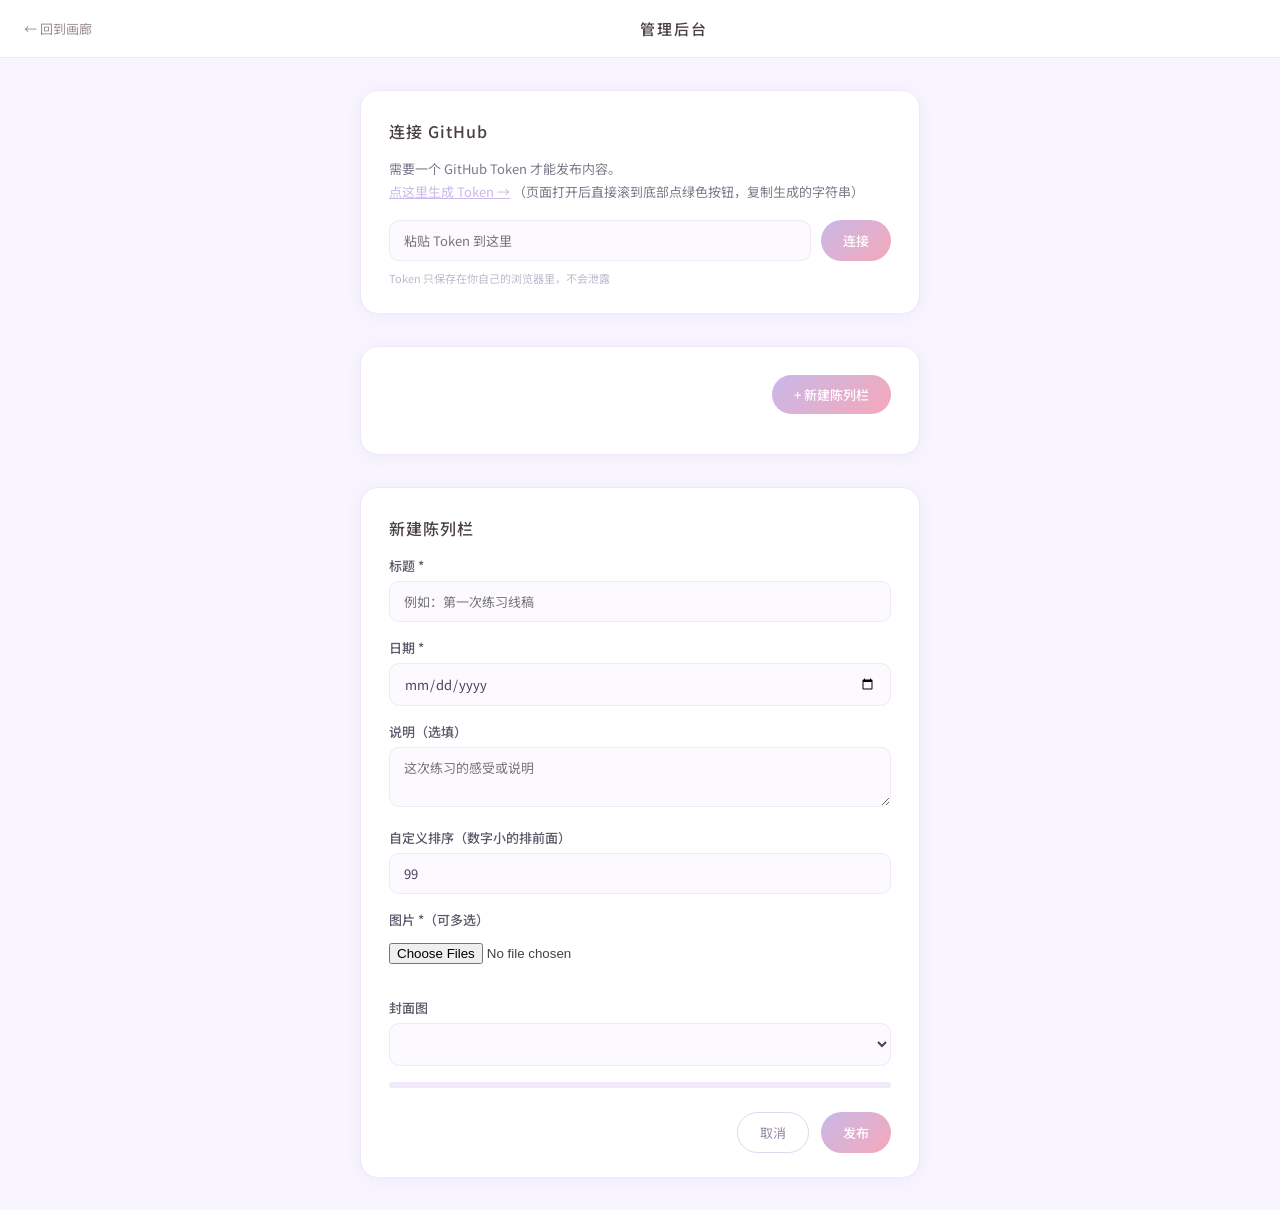
==== admin.html @ c1a1c728 "add admin panel + collections.json" ====
<!DOCTYPE html>
<html lang="zh-CN">
<head>
  <meta charset="UTF-8">
  <meta name="viewport" content="width=device-width, initial-scale=1.0">
  <title>管理后台</title>
  <link rel="stylesheet" href="style.css">
  <link rel="stylesheet" href="admin.css">
</head>
<body class="page-admin">

  <header class="admin-header">
    <a href="gallery.html" class="header-back">← 回到画廊</a>
    <h1>管理后台</h1>
    <span id="github-status"></span>
  </header>

  <!-- 第一步：连接 GitHub -->
  <div id="token-section" class="admin-card">
    <h2>连接 GitHub</h2>
    <p>需要一个 GitHub Token 才能发布内容。<br>
       <a id="token-link" href="#" target="_blank">点这里生成 Token →</a>
       （页面打开后直接滚到底部点绿色按钮，复制生成的字符串）
    </p>
    <div class="token-row">
      <input type="password" id="token-input" placeholder="粘贴 Token 到这里">
      <button id="token-btn" class="btn-primary">连接</button>
    </div>
    <p class="tip">Token 只保存在你自己的浏览器里，不会泄露</p>
  </div>

  <!-- 主界面 -->
  <div id="admin-main" class="hidden">
    <div class="admin-card">
      <div class="main-toolbar">
        <span id="col-count"></span>
        <button id="new-btn" class="btn-primary">+ 新建陈列栏</button>
      </div>
      <div id="col-list"></div>
    </div>
  </div>

  <!-- 新建表单 -->
  <div id="new-form" class="admin-card hidden">
    <h2>新建陈列栏</h2>

    <label>标题 *</label>
    <input type="text" id="f-title" placeholder="例如：第一次练习线稿">

    <label>日期 *</label>
    <input type="date" id="f-date">

    <label>说明（选填）</label>
    <textarea id="f-desc" rows="2" placeholder="这次练习的感受或说明"></textarea>

    <label>自定义排序（数字小的排前面）</label>
    <input type="number" id="f-order" value="99" min="1">

    <label>图片 *（可多选）</label>
    <input type="file" id="f-images" accept="image/*" multiple>

    <div id="preview-area"></div>

    <div id="cover-row" class="hidden">
      <label>封面图</label>
      <select id="f-cover"></select>
    </div>

    <div id="progress-bar" class="progress-bar hidden">
      <div id="progress-fill"></div>
      <span id="progress-text"></span>
    </div>

    <div class="form-actions">
      <button id="form-cancel" class="btn-secondary">取消</button>
      <button id="form-submit" class="btn-primary">发布</button>
    </div>
  </div>

  <script src="admin.js"></script>
</body>
</html>
---- style.css ----
@import url('https://fonts.googleapis.com/css2?family=Noto+Sans+SC:wght@300;400;500&display=swap');

:root {
  --pink:     #F5A8BA;
  --lavender: #C9B8E8;
  --mint:     #98D8C8;
  --cream:    #FFFBF5;
  --white:    #FFFFFF;
  --text:     #4A4040;
  --sub:      #9A8A8A;
  --border:   #F0E8E0;
  --shadow:   rgba(180,140,140,0.13);
}

* { margin: 0; padding: 0; box-sizing: border-box; }

body {
  font-family: 'Noto Sans SC', 'PingFang SC', 'Microsoft YaHei', sans-serif;
  color: var(--text);
  background: var(--cream);
  min-height: 100vh;
}

/* ══════════════════════════════
   进入页
══════════════════════════════ */

.page-landing {
  background: linear-gradient(145deg, #FFF0F5 0%, #F5F0FF 50%, #EDFAF5 100%);
  display: flex;
  align-items: center;
  justify-content: center;
}

.landing-wrap {
  text-align: center;
  padding: 40px 24px;
  animation: fadeIn 1s ease both;
}

.landing-deco {
  color: var(--pink);
  font-size: 13px;
  letter-spacing: 10px;
  margin-bottom: 28px;
}

.landing-title {
  font-size: clamp(30px, 6vw, 52px);
  font-weight: 300;
  letter-spacing: 8px;
  color: var(--text);
  margin-bottom: 14px;
}

.landing-tagline {
  font-size: 14px;
  font-weight: 300;
  color: var(--sub);
  letter-spacing: 3px;
  margin-bottom: 52px;
}

.landing-btn {
  display: inline-block;
  padding: 15px 42px;
  background: linear-gradient(135deg, var(--pink), var(--lavender));
  color: white;
  text-decoration: none;
  border-radius: 50px;
  font-size: 15px;
  font-weight: 400;
  letter-spacing: 3px;
  box-shadow: 0 6px 24px rgba(200,150,190,0.35);
  transition: transform 0.25s, box-shadow 0.25s;
}

.landing-btn:hover {
  transform: translateY(-4px);
  box-shadow: 0 12px 32px rgba(200,150,190,0.45);
}

.landing-note {
  margin-top: 36px;
  font-size: 12px;
  font-weight: 300;
  color: var(--sub);
  letter-spacing: 2px;
}

/* ══════════════════════════════
   通用 header
══════════════════════════════ */

.gallery-header,
.collection-header {
  display: flex;
  align-items: center;
  padding: 0 24px;
  height: 58px;
  background: var(--white);
  border-bottom: 1px solid var(--border);
  position: sticky;
  top: 0;
  z-index: 10;
  gap: 16px;
}

.header-back {
  font-size: 13px;
  color: var(--sub);
  text-decoration: none;
  white-space: nowrap;
  transition: color 0.2s;
}
.header-back:hover { color: var(--text); }

.header-title {
  font-size: 15px;
  font-weight: 500;
  letter-spacing: 2px;
  flex: 1;
  text-align: center;
}

/* ══════════════════════════════
   排序按钮
══════════════════════════════ */

.sort-controls {
  display: flex;
  gap: 6px;
  white-space: nowrap;
}

.sort-btn {
  padding: 5px 12px;
  border: 1px solid var(--border);
  border-radius: 20px;
  background: transparent;
  font-size: 12px;
  color: var(--sub);
  cursor: pointer;
  font-family: inherit;
  transition: all 0.2s;
}

.sort-btn.active,
.sort-btn:hover {
  background: var(--pink);
  border-color: var(--pink);
  color: white;
}

/* ══════════════════════════════
   画廊主体
══════════════════════════════ */

.gallery-main {
  max-width: 1100px;
  margin: 0 auto;
  padding: 36px 24px 60px;
}

#archive-section { margin-top: 48px; }

.section-label {
  font-size: 13px;
  font-weight: 500;
  color: var(--sub);
  letter-spacing: 3px;
  margin-bottom: 18px;
}

/* ══════════════════════════════
   陈列栏卡片
══════════════════════════════ */

.cards-grid {
  display: grid;
  grid-template-columns: repeat(auto-fill, minmax(220px, 1fr));
  gap: 20px;
}

.cards-featured {
  grid-template-columns: repeat(auto-fill, minmax(260px, 1fr));
  gap: 24px;
}

.collection-card {
  display: block;
  text-decoration: none;
  background: var(--white);
  border-radius: 16px;
  overflow: hidden;
  border: 1px solid var(--border);
  box-shadow: 0 2px 12px var(--shadow);
  transition: transform 0.25s, box-shadow 0.25s;
  animation: fadeUp 0.45s ease both;
  color: var(--text);
}

.collection-card:hover {
  transform: translateY(-5px);
  box-shadow: 0 10px 28px var(--shadow);
}

.card-cover {
  position: relative;
  width: 100%;
  aspect-ratio: 4 / 3;
  overflow: hidden;
  background: linear-gradient(135deg, #FFF0F5, #F0ECFF);
}

.card-cover img {
  width: 100%; height: 100%;
  object-fit: cover;
  display: block;
  transition: transform 0.35s;
}

.collection-card:hover .card-cover img {
  transform: scale(1.05);
}

.card-cover-placeholder {
  display: flex;
  align-items: center;
  justify-content: center;
  font-size: 48px;
  opacity: 0.4;
}

.card-count {
  position: absolute;
  bottom: 8px; right: 10px;
  background: rgba(0,0,0,0.38);
  color: white;
  font-size: 11px;
  padding: 2px 8px;
  border-radius: 10px;
  backdrop-filter: blur(4px);
}

.card-info {
  padding: 14px 16px 16px;
}

.card-title {
  font-size: 14px;
  font-weight: 500;
  margin-bottom: 5px;
  line-height: 1.4;
}

.card-date {
  font-size: 12px;
  font-weight: 300;
  color: var(--sub);
}

/* ══════════════════════════════
   空状态
══════════════════════════════ */

.empty-state {
  text-align: center;
  padding: 80px 24px;
}
.empty-state.hidden { display: none; }

.empty-icon {
  font-size: 60px;
  margin-bottom: 18px;
  animation: float 3s ease-in-out infinite;
}

.empty-state h2 {
  font-size: 20px;
  font-weight: 400;
  margin-bottom: 10px;
}

.empty-state p {
  font-size: 13px;
  font-weight: 300;
  color: var(--sub);
}

/* ══════════════════════════════
   陈列栏详情页
══════════════════════════════ */

.collection-header-info {
  flex: 1;
  text-align: center;
}

.collection-header-info h1 {
  font-size: 15px;
  font-weight: 500;
  letter-spacing: 1px;
}

.collection-header-info span {
  font-size: 12px;
  color: var(--sub);
}

.collection-main {
  max-width: 1000px;
  margin: 0 auto;
  padding: 28px 24px 60px;
}

.col-desc {
  font-size: 14px;
  font-weight: 300;
  color: var(--sub);
  line-height: 1.8;
  margin-bottom: 24px;
  text-align: center;
}

.images-grid {
  display: grid;
  grid-template-columns: repeat(auto-fill, minmax(220px, 1fr));
  gap: 16px;
}

.image-item {
  border-radius: 12px;
  overflow: hidden;
  aspect-ratio: 1 / 1;
  background: linear-gradient(135deg, #FFF0F5, #F0ECFF);
  cursor: pointer;
  animation: fadeUp 0.4s ease both;
  box-shadow: 0 2px 10px var(--shadow);
  transition: transform 0.25s, box-shadow 0.25s;
}

.image-item:hover {
  transform: translateY(-4px);
  box-shadow: 0 8px 24px var(--shadow);
}

.image-item img {
  width: 100%; height: 100%;
  object-fit: cover;
  display: block;
  transition: transform 0.35s;
}

.image-item:hover img { transform: scale(1.04); }

/* ══════════════════════════════
   灯箱
══════════════════════════════ */

.lightbox {
  position: fixed;
  inset: 0;
  z-index: 100;
  display: flex;
  align-items: center;
  justify-content: center;
}

.lightbox.hidden { display: none; }

.lb-overlay {
  position: absolute;
  inset: 0;
  background: rgba(30,20,30,0.88);
  backdrop-filter: blur(6px);
}

#lb-img {
  position: relative;
  z-index: 1;
  max-width: 90vw;
  max-height: 88vh;
  border-radius: 10px;
  box-shadow: 0 20px 60px rgba(0,0,0,0.5);
  object-fit: contain;
}

.lb-close, .lb-prev, .lb-next {
  position: absolute;
  z-index: 2;
  background: rgba(255,255,255,0.15);
  border: none;
  color: white;
  cursor: pointer;
  border-radius: 50%;
  width: 42px; height: 42px;
  font-size: 20px;
  display: flex; align-items: center; justify-content: center;
  transition: background 0.2s;
  backdrop-filter: blur(4px);
}

.lb-close:hover, .lb-prev:hover, .lb-next:hover {
  background: rgba(255,255,255,0.28);
}

.lb-close { top: 20px; right: 20px; font-size: 16px; }
.lb-prev  { left: 16px; top: 50%; transform: translateY(-50%); }
.lb-next  { right: 16px; top: 50%; transform: translateY(-50%); }

/* ══════════════════════════════
   动画
══════════════════════════════ */

@keyframes fadeIn {
  from { opacity: 0; }
  to   { opacity: 1; }
}

@keyframes fadeUp {
  from { opacity: 0; transform: translateY(14px); }
  to   { opacity: 1; transform: translateY(0); }
}

@keyframes float {
  0%, 100% { transform: translateY(0); }
  50%       { transform: translateY(-10px); }
}

/* ══════════════════════════════
   响应式
══════════════════════════════ */

@media (max-width: 480px) {
  .gallery-main,
  .collection-main { padding: 20px 14px 48px; }

  .cards-grid,
  .cards-featured {
    grid-template-columns: repeat(2, 1fr);
    gap: 12px;
  }

  .images-grid {
    grid-template-columns: repeat(2, 1fr);
    gap: 10px;
  }

  .header-title { font-size: 13px; }
}
---- admin.css ----
.page-admin {
  background: #F8F5FF;
  min-height: 100vh;
}

.admin-header {
  display: flex;
  align-items: center;
  gap: 16px;
  padding: 0 24px;
  height: 58px;
  background: white;
  border-bottom: 1px solid #EEE8F8;
  position: sticky;
  top: 0;
  z-index: 10;
}

.admin-header h1 {
  flex: 1;
  font-size: 15px;
  font-weight: 500;
  letter-spacing: 2px;
  text-align: center;
}

#github-status {
  font-size: 12px;
  color: #98D8C8;
  white-space: nowrap;
}

.admin-card {
  max-width: 560px;
  margin: 32px auto;
  background: white;
  border-radius: 18px;
  padding: 28px 28px 24px;
  box-shadow: 0 2px 16px rgba(160,130,200,0.10);
  border: 1px solid #EEE8F8;
}

.admin-card h2 {
  font-size: 16px;
  font-weight: 500;
  margin-bottom: 14px;
  letter-spacing: 1px;
}

.admin-card p {
  font-size: 13px;
  color: #7A7A8A;
  line-height: 1.8;
  margin-bottom: 16px;
}

.admin-card a {
  color: #C9B8E8;
}

.tip {
  font-size: 11px !important;
  color: #BBBBCC !important;
  margin-top: 8px !important;
  margin-bottom: 0 !important;
}

.token-row {
  display: flex;
  gap: 10px;
}

.admin-card label {
  display: block;
  font-size: 13px;
  font-weight: 500;
  color: #5A5A6A;
  margin: 16px 0 6px;
}

.admin-card input[type="text"],
.admin-card input[type="date"],
.admin-card input[type="number"],
.admin-card input[type="password"],
.admin-card textarea,
.admin-card select {
  width: 100%;
  padding: 10px 14px;
  border: 1px solid #EEE8F8;
  border-radius: 10px;
  font-size: 13px;
  font-family: inherit;
  color: #4A4060;
  background: #FDFAFF;
  outline: none;
  transition: border-color 0.2s;
}

.admin-card input:focus,
.admin-card textarea:focus,
.admin-card select:focus {
  border-color: #C9B8E8;
}

.admin-card textarea { resize: vertical; }

.admin-card input[type="file"] {
  padding: 8px 0;
  border: none;
  background: transparent;
  cursor: pointer;
}

.btn-primary {
  padding: 10px 22px;
  background: linear-gradient(135deg, #C9B8E8, #F5A8BA);
  color: white;
  border: none;
  border-radius: 24px;
  font-size: 13px;
  font-family: inherit;
  cursor: pointer;
  font-weight: 500;
  transition: opacity 0.2s, transform 0.2s;
  white-space: nowrap;
}

.btn-primary:hover { opacity: 0.85; transform: translateY(-1px); }
.btn-primary:disabled { opacity: 0.5; cursor: not-allowed; transform: none; }

.btn-secondary {
  padding: 10px 22px;
  background: transparent;
  color: #9A8AAA;
  border: 1px solid #DDD8EE;
  border-radius: 24px;
  font-size: 13px;
  font-family: inherit;
  cursor: pointer;
  transition: background 0.2s;
}
.btn-secondary:hover { background: #F8F5FF; }

.main-toolbar {
  display: flex;
  align-items: center;
  justify-content: space-between;
  margin-bottom: 16px;
}

#col-count {
  font-size: 13px;
  color: #9A8AAA;
}

.col-row {
  display: flex;
  align-items: center;
  justify-content: space-between;
  padding: 12px 0;
  border-bottom: 1px solid #F0EAF8;
}
.col-row:last-child { border-bottom: none; }

.row-info { display: flex; flex-direction: column; gap: 3px; }

.row-title {
  font-size: 14px;
  font-weight: 500;
  color: #4A4060;
}

.row-meta {
  font-size: 12px;
  color: #AAAACC;
}

.btn-delete {
  padding: 5px 14px;
  background: transparent;
  color: #F5A8BA;
  border: 1px solid #F5A8BA;
  border-radius: 16px;
  font-size: 12px;
  font-family: inherit;
  cursor: pointer;
  transition: all 0.2s;
  white-space: nowrap;
}
.btn-delete:hover { background: #FFF0F5; }

.empty-tip {
  text-align: center;
  color: #BBBBCC;
  font-size: 13px;
  padding: 20px 0 4px;
}

#preview-area {
  display: flex;
  flex-wrap: wrap;
  gap: 8px;
  margin-top: 10px;
}

.preview-img {
  width: 72px;
  height: 72px;
  object-fit: cover;
  border-radius: 8px;
  border: 2px solid #EEE8F8;
}

.progress-bar {
  margin-top: 16px;
  background: #F0EAF8;
  border-radius: 8px;
  height: 6px;
  position: relative;
  overflow: hidden;
}

.progress-bar #progress-fill {
  height: 100%;
  background: linear-gradient(90deg, #C9B8E8, #F5A8BA);
  border-radius: 8px;
  width: 0%;
  transition: width 0.4s;
}

#progress-text {
  display: block;
  font-size: 12px;
  color: #9A8AAA;
  margin-top: 8px;
}

.form-actions {
  display: flex;
  gap: 12px;
  justify-content: flex-end;
  margin-top: 24px;
}

#cover-row { margin-top: 4px; }

@media (max-width: 480px) {
  .admin-card { margin: 16px; padding: 20px 18px; }
}
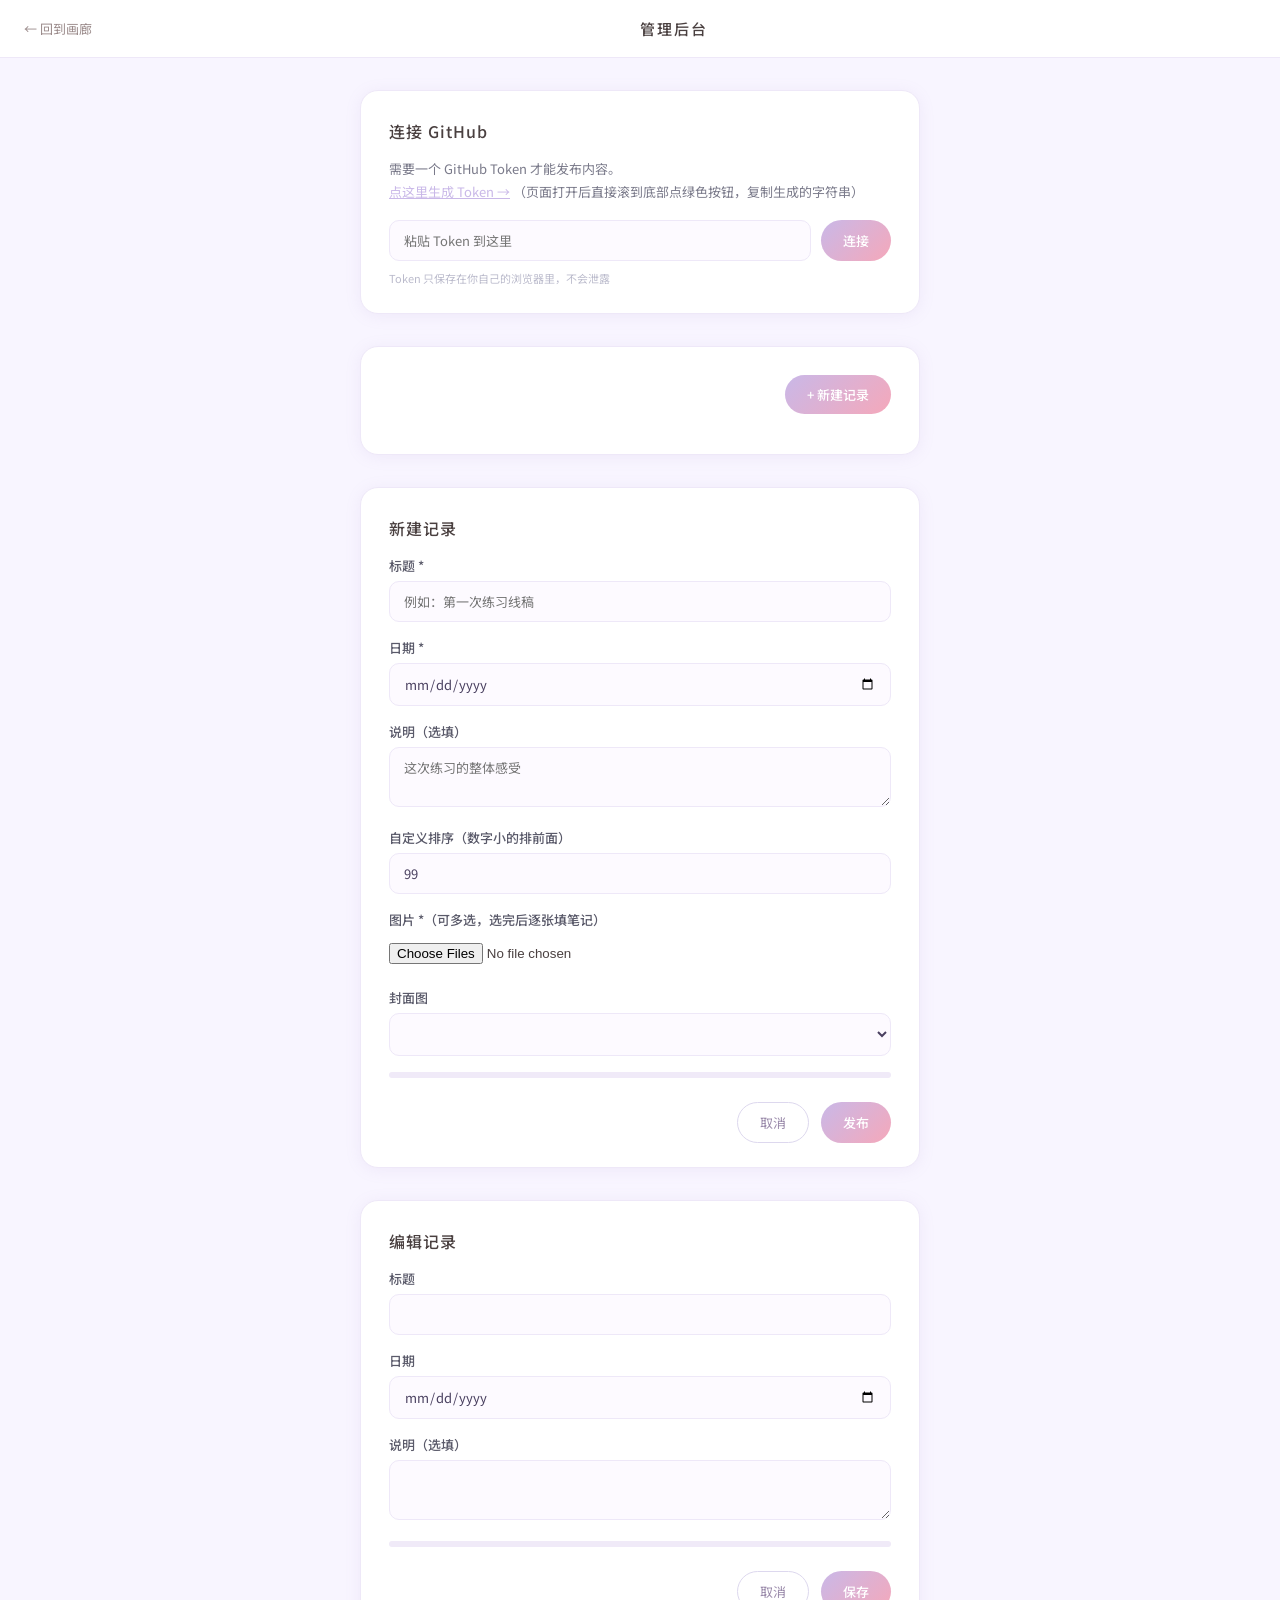
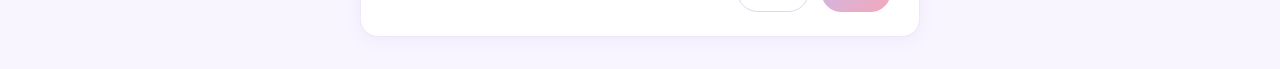
==== commit f37b5039: "fix admin: use paintings format, add edit functionality" ====
--- a/admin.html
+++ b/admin.html
@@ -34,7 +34,7 @@
     <div class="admin-card">
       <div class="main-toolbar">
         <span id="col-count"></span>
-        <button id="new-btn" class="btn-primary">+ 新建陈列栏</button>
+        <button id="new-btn" class="btn-primary">+ 新建记录</button>
       </div>
       <div id="col-list"></div>
     </div>
@@ -42,7 +42,7 @@
 
   <!-- 新建表单 -->
   <div id="new-form" class="admin-card hidden">
-    <h2>新建陈列栏</h2>
+    <h2>新建记录</h2>
 
     <label>标题 *</label>
     <input type="text" id="f-title" placeholder="例如：第一次练习线稿">
@@ -51,15 +51,15 @@
     <input type="date" id="f-date">
 
     <label>说明（选填）</label>
-    <textarea id="f-desc" rows="2" placeholder="这次练习的感受或说明"></textarea>
+    <textarea id="f-desc" rows="2" placeholder="这次练习的整体感受"></textarea>
 
     <label>自定义排序（数字小的排前面）</label>
     <input type="number" id="f-order" value="99" min="1">
 
-    <label>图片 *（可多选）</label>
+    <label>图片 *（可多选，选完后逐张填笔记）</label>
     <input type="file" id="f-images" accept="image/*" multiple>
 
-    <div id="preview-area"></div>
+    <div id="paintings-forms"></div>
 
     <div id="cover-row" class="hidden">
       <label>封面图</label>
@@ -77,6 +77,32 @@
     </div>
   </div>
 
+  <!-- 编辑面板 -->
+  <div id="edit-panel" class="admin-card hidden">
+    <h2>编辑记录</h2>
+
+    <label>标题</label>
+    <input type="text" id="e-title">
+
+    <label>日期</label>
+    <input type="date" id="e-date">
+
+    <label>说明（选填）</label>
+    <textarea id="e-desc" rows="2"></textarea>
+
+    <div id="edit-paintings-list"></div>
+
+    <div id="edit-progress-bar" class="progress-bar hidden">
+      <div id="edit-progress-fill"></div>
+      <span id="edit-progress-text"></span>
+    </div>
+
+    <div class="form-actions">
+      <button id="edit-cancel" class="btn-secondary">取消</button>
+      <button id="edit-save"   class="btn-primary">保存</button>
+    </div>
+  </div>
+
   <script src="admin.js"></script>
 </body>
 </html>
--- a/style.css
+++ b/style.css
@@ -449,3 +449,127 @@
 
   .header-title { font-size: 13px; }
 }
+
+/* ══════════════════════════════
+   画作详情页
+══════════════════════════════ */
+
+.painting-main {
+  max-width: 600px;
+  margin: 0 auto;
+  padding: 36px 24px 60px;
+}
+
+.painting-image-wrap {
+  text-align: center;
+  margin-bottom: 36px;
+}
+
+.painting-img {
+  max-width: 100%;
+  max-height: 400px;
+  object-fit: contain;
+  border-radius: 12px;
+  box-shadow: 0 4px 20px var(--shadow);
+  cursor: zoom-in;
+  transition: transform 0.2s;
+}
+
+.painting-img:hover { transform: scale(1.01); }
+
+.painting-img-hint {
+  font-size: 11px;
+  color: var(--sub);
+  margin-top: 8px;
+  letter-spacing: 1px;
+}
+
+.painting-notes {
+  background: white;
+  border-radius: 16px;
+  border: 1px solid var(--border);
+  overflow: hidden;
+}
+
+.note-row {
+  display: flex;
+  align-items: baseline;
+  gap: 16px;
+  padding: 14px 20px;
+  border-bottom: 1px solid var(--border);
+}
+
+.note-row:last-child { border-bottom: none; }
+
+.note-block { align-items: flex-start; flex-direction: column; gap: 6px; }
+
+.note-label {
+  font-size: 11px;
+  font-weight: 500;
+  color: var(--lavender);
+  letter-spacing: 2px;
+  white-space: nowrap;
+  flex-shrink: 0;
+}
+
+.note-block .note-label { margin-bottom: 2px; }
+
+.note-value {
+  font-size: 14px;
+  font-weight: 300;
+  color: var(--text);
+  line-height: 1.7;
+}
+
+/* 画作详情页的小窗灯箱 */
+.page-painting .lightbox {
+  align-items: center;
+  justify-content: center;
+}
+
+.lb-card {
+  position: relative;
+  z-index: 1;
+  background: white;
+  border-radius: 18px;
+  padding: 12px;
+  box-shadow: 0 24px 64px rgba(0,0,0,0.45);
+  max-width: min(86vw, 900px);
+  animation: popIn 0.22s cubic-bezier(0.34, 1.56, 0.64, 1) both;
+}
+
+.lb-card #lb-img {
+  position: static;
+  max-width: 100%;
+  max-height: 83vh;
+  border-radius: 10px;
+  box-shadow: none;
+  display: block;
+}
+
+@media (max-width: 480px) {
+  .lb-card {
+    max-width: 95vw;
+    padding: 6px;
+  }
+}
+
+.lb-card .lb-close {
+  position: absolute;
+  top: -14px;
+  right: -14px;
+  width: 32px;
+  height: 32px;
+  font-size: 14px;
+  background: white;
+  color: var(--sub);
+  border: 1px solid var(--border);
+  backdrop-filter: none;
+}
+
+.lb-card .lb-close:hover { background: #FFF0F5; color: var(--text); }
+
+@keyframes popIn {
+  from { opacity: 0; transform: scale(0.82); }
+  to   { opacity: 1; transform: scale(1); }
+}
--- a/admin.css
+++ b/admin.css
@@ -175,6 +175,22 @@
   color: #AAAACC;
 }
 
+.row-actions { display: flex; gap: 8px; }
+
+.btn-edit {
+  padding: 5px 14px;
+  background: transparent;
+  color: #C9B8E8;
+  border: 1px solid #C9B8E8;
+  border-radius: 16px;
+  font-size: 12px;
+  font-family: inherit;
+  cursor: pointer;
+  transition: all 0.2s;
+  white-space: nowrap;
+}
+.btn-edit:hover { background: #F8F5FF; }
+
 .btn-delete {
   padding: 5px 14px;
   background: transparent;
@@ -188,6 +204,51 @@
   white-space: nowrap;
 }
 .btn-delete:hover { background: #FFF0F5; }
+
+/* 每张画的笔记卡片 */
+.pf-card {
+  display: flex;
+  gap: 14px;
+  align-items: flex-start;
+  padding: 14px 0;
+  border-bottom: 1px solid #F0EAF8;
+}
+.pf-card:last-child { border-bottom: none; }
+
+.pf-thumb {
+  width: 80px;
+  height: 80px;
+  object-fit: cover;
+  border-radius: 10px;
+  border: 2px solid #EEE8F8;
+  flex-shrink: 0;
+}
+
+.pf-fields {
+  flex: 1;
+  display: flex;
+  flex-direction: column;
+  gap: 8px;
+}
+
+.pf-fields input,
+.pf-fields textarea {
+  width: 100%;
+  padding: 8px 12px;
+  border: 1px solid #EEE8F8;
+  border-radius: 8px;
+  font-size: 12px;
+  font-family: inherit;
+  color: #4A4060;
+  background: #FDFAFF;
+  outline: none;
+  transition: border-color 0.2s;
+}
+
+.pf-fields input:focus,
+.pf-fields textarea:focus { border-color: #C9B8E8; }
+
+.pf-fields textarea { resize: vertical; }
 
 .empty-tip {
   text-align: center;
